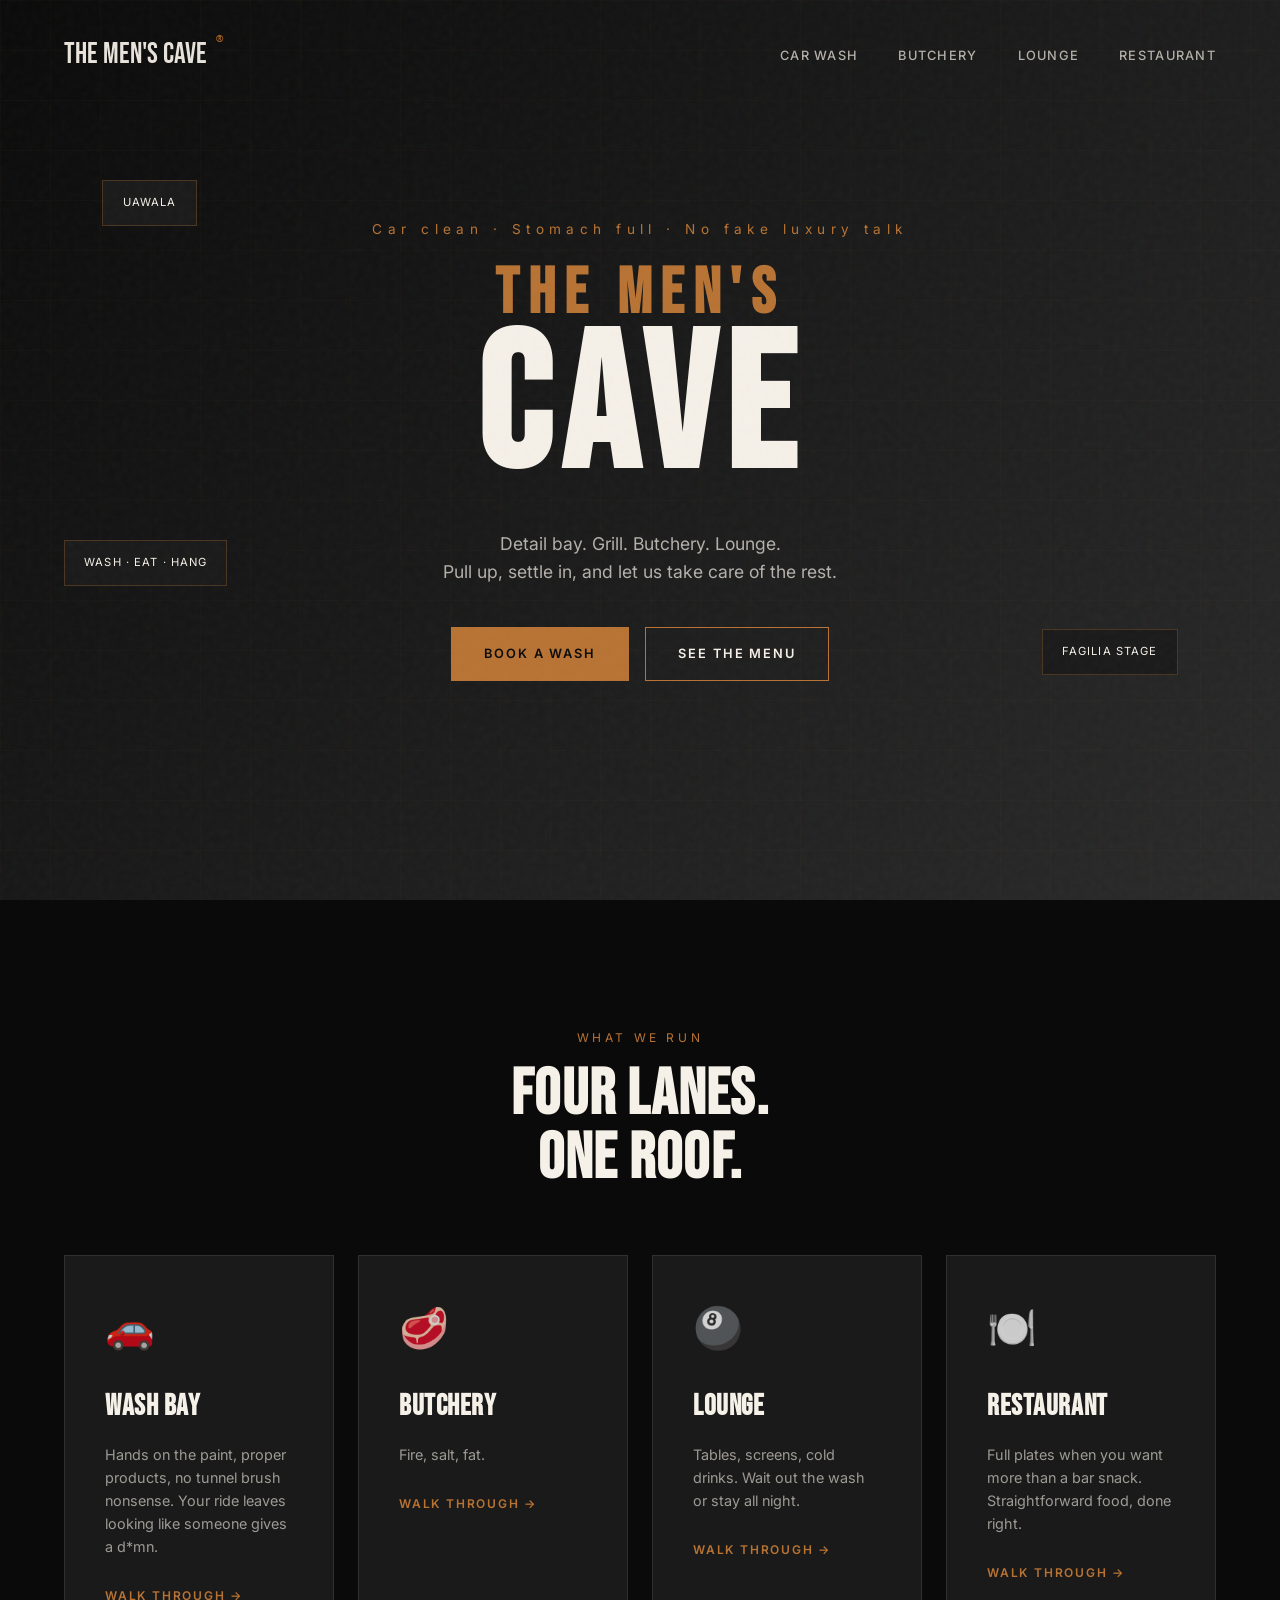
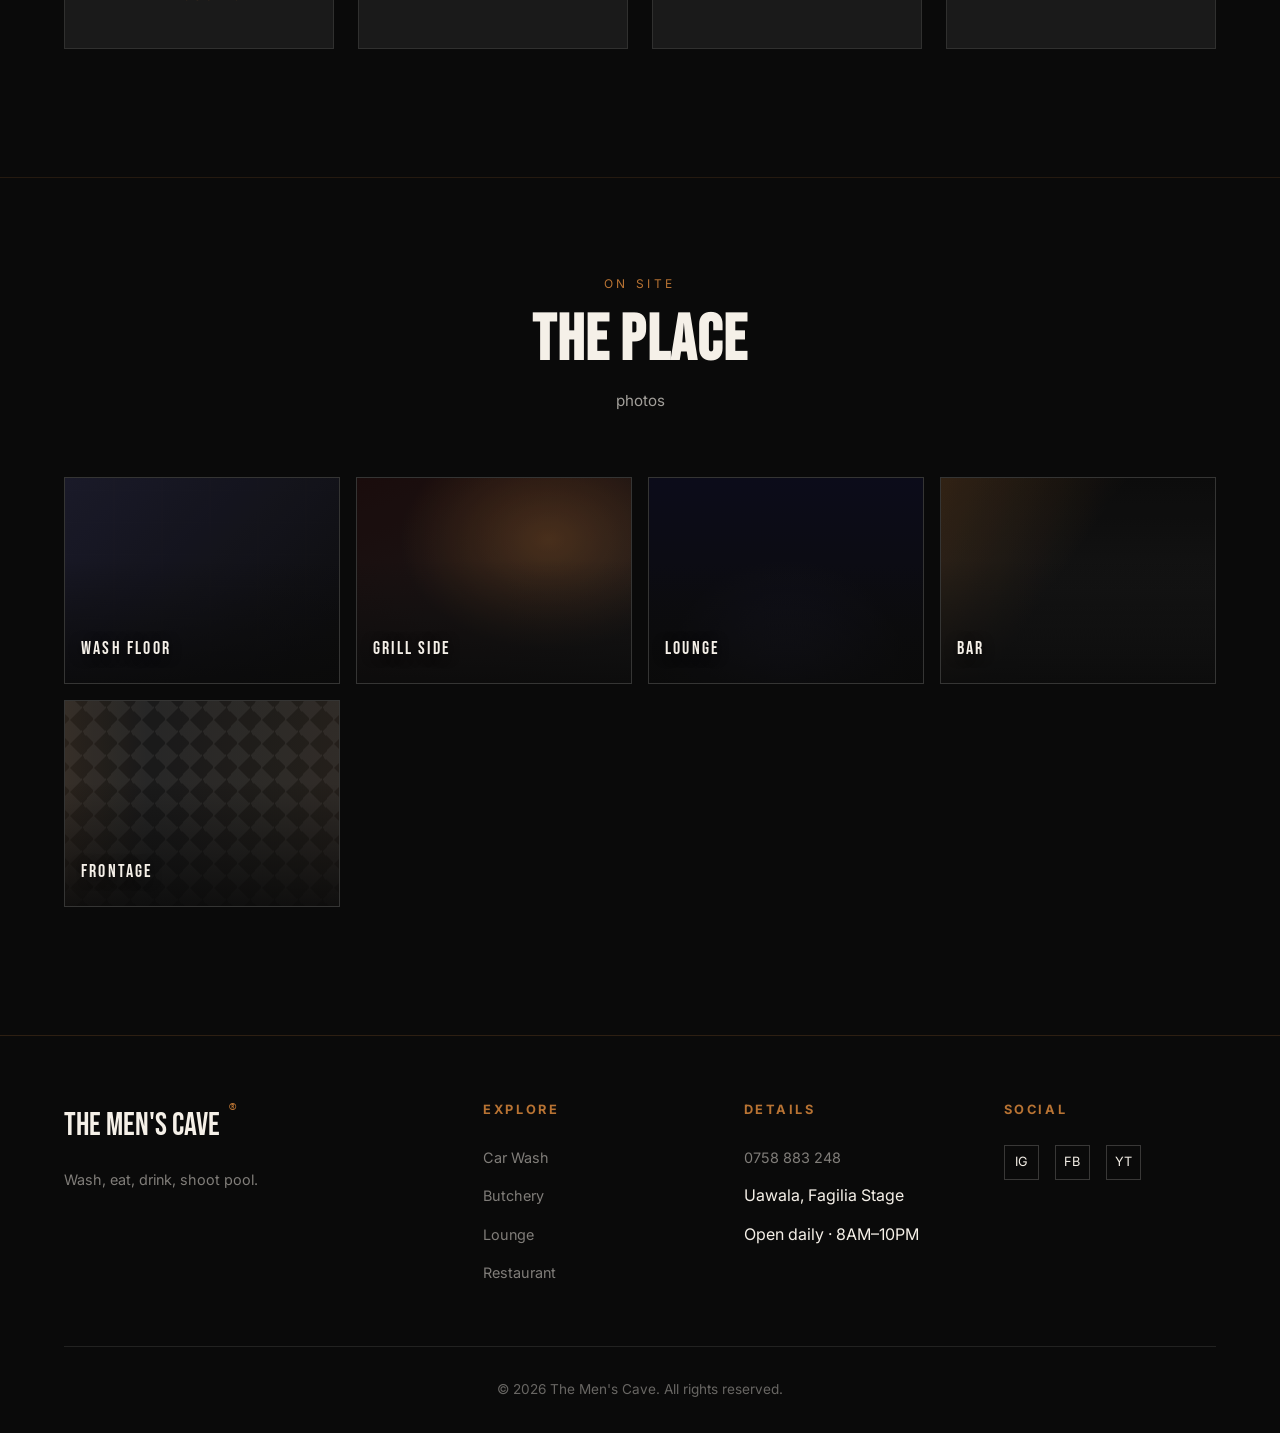
==== index.html @ b1434c7a "Add files via upload" ====
<!DOCTYPE html>
<html lang="en">
<head>
    <meta charset="UTF-8">
    <meta name="viewport" content="width=device-width, initial-scale=1.0, viewport-fit=cover">
    <meta name="description" content="The Men's Cave — car wash, butchery grill, lounge, and restaurant at Uawala, Fagilia Stage. Wash the car, eat, shoot pool, drink.">
    <title>The Men's Cave | Car Wash & Social Club</title>
    <link rel="preconnect" href="https://fonts.googleapis.com">
    <link rel="preconnect" href="https://fonts.gstatic.com" crossorigin>
    <link href="https://fonts.googleapis.com/css2?family=Bebas+Neue&family=Inter:wght@300;400;500;600&display=swap" rel="stylesheet">
    <link rel="stylesheet" href="styles.css">
</head>
<body>

    <a href="#main" class="skip-link">Skip to content</a>

    <nav id="navbar" aria-label="Primary" aria-expanded="false">
        <a href="index.html" class="logo">The Men's Cave</a>
        <button type="button" class="nav-toggle" id="nav-toggle" aria-expanded="false" aria-controls="nav-menu" aria-label="Open menu">
            <span class="nav-toggle-bar" aria-hidden="true"></span>
            <span class="nav-toggle-bar" aria-hidden="true"></span>
            <span class="nav-toggle-bar" aria-hidden="true"></span>
        </button>
        <div class="nav-backdrop" id="nav-backdrop" aria-hidden="true"></div>
        <ul id="nav-menu" class="nav-links">
            <li><a href="car-wash.html">Car Wash</a></li>
            <li><a href="butchery.html">Butchery</a></li>
            <li><a href="lounge.html">Lounge</a></li>
            <li><a href="restaurant.html">Restaurant</a></li>
        </ul>
    </nav>

    <main id="main">
    <section class="hero" aria-labelledby="hero-title">
        <div class="hero-bg"></div>
        <div class="hero-grid"></div>

        <div class="floating-badge badge-1">Uawala</div>
        <div class="floating-badge badge-2">Fagilia Stage</div>
        <div class="floating-badge badge-3">Wash · Eat · Hang</div>

        <div class="hero-content">
            <p class="hero-subtitle">Car clean · Stomach full · No fake luxury talk</p>
            <h1 class="fixed-title" id="hero-title">
                <span class="line-one">The Men's</span>
                <span class="line-two">Cave</span>
            </h1>
            <p class="hero-description">
            Detail bay. Grill. Butchery. Lounge. <br/>
            Pull up, settle in, and let us take care of the rest.
            </p>
            <div class="cta-group">
                <a href="car-wash.html" class="btn btn-primary">Book a wash</a>
                <a href="restaurant.html" class="btn btn-secondary">See the menu</a>
            </div>
        </div>
    </section>

    <section class="services" id="services" aria-labelledby="services-heading">
        <div class="section-header reveal">
            <div>
                <span class="section-tag">What we run</span>
                <h2 class="section-title" id="services-heading">Four lanes.<br>One roof.</h2>
            </div>
        </div>

        <div class="services-grid four-cols">
            <a href="car-wash.html" class="service-card reveal">
                <div class="service-icon" aria-hidden="true">🚗</div>
                <h3 class="service-title">Wash bay</h3>
                <p class="service-desc">Hands on the paint, proper products, no tunnel brush nonsense. Your ride leaves looking like someone gives a d*mn.</p>
                <span class="card-link">Walk through →</span>
            </a>

            <a href="butchery.html" class="service-card reveal">
                <div class="service-icon" aria-hidden="true">🥩</div>
                <h3 class="service-title">Butchery</h3>
                <p class="service-desc">Fire, salt, fat.</p>
                <span class="card-link">Walk through →</span>
            </a>

            <a href="lounge.html" class="service-card reveal">
                <div class="service-icon" aria-hidden="true">🎱</div>
                <h3 class="service-title">Lounge</h3>
                <p class="service-desc">Tables, screens, cold drinks. Wait out the wash or stay all night.</p>
                <span class="card-link">Walk through →</span>
            </a>

            <a href="restaurant.html" class="service-card reveal">
                <div class="service-icon" aria-hidden="true">🍽️</div>
                <h3 class="service-title">Restaurant</h3>
                <p class="service-desc">Full plates when you want more than a bar snack. Straightforward food, done right.</p>
                <span class="card-link">Walk through →</span>
            </a>
        </div>
    </section>

    <section class="gallery" aria-labelledby="gallery-heading">
        <div class="section-header reveal">
            <div>
                <span class="section-tag">On site</span>
                <h2 class="section-title" id="gallery-heading">The place <span class="sr-only">— placeholder visuals</span></h2>
            </div>
            <p>photos</p>
        </div>
        <ul class="gallery-grid">
            <li class="gallery-item gallery-item--wash reveal">
                <span class="gallery-placeholder">Wash floor</span>
            </li>
            <li class="gallery-item gallery-item--meat reveal">
                <span class="gallery-placeholder">Grill side</span>
            </li>
            <li class="gallery-item gallery-item--lounge reveal">
                <span class="gallery-placeholder">Lounge</span>
            </li>
            <li class="gallery-item gallery-item--bar reveal">
                <span class="gallery-placeholder">Bar</span>
            </li>
            <li class="gallery-item gallery-item--exterior reveal">
                <span class="gallery-placeholder">Frontage</span>
            </li>
        </ul>
    </section>
    </main>

    <footer id="contact">
        <div class="footer-content">
            <div class="footer-brand">
                <a href="index.html" class="logo">The Men's Cave</a>
                <p>Wash, eat, drink, shoot pool.</p>
            </div>

            <div class="footer-col">
                <h4>Explore</h4>
                <ul>
                    <li><a href="car-wash.html">Car Wash</a></li>
                    <li><a href="butchery.html">Butchery</a></li>
                    <li><a href="lounge.html">Lounge</a></li>
                    <li><a href="restaurant.html">Restaurant</a></li>
                </ul>
            </div>

            <div class="footer-col">
                <h4>Details</h4>
                <ul>
                    <li><a href="tel:+254758883248">0758 883 248</a></li>
                    <li>Uawala, Fagilia Stage</li>
                    <li>Open daily · 8AM–10PM</li>
                </ul>
            </div>

            <div class="footer-col">
                <h4>Social</h4>
                <div class="social-links">
                    <a href="#" aria-label="Instagram (link coming soon)">IG</a>
                    <a href="#" aria-label="Facebook (link coming soon)">FB</a>
                    <a href="#" aria-label="YouTube (link coming soon)">YT</a>
                </div>
            </div>
        </div>

        <div class="footer-bottom">
            <p>&copy; 2026 The Men's Cave. All rights reserved.</p>
        </div>
    </footer>

    <script src="script.js"></script>
</body>
</html>
---- styles.css ----
:root {
    --carbon: #0a0a0a;
    --graphite: #1a1a1a;
    --copper: #b87333;
    --copper-light: #d4956a;
    --cream: #f5f0e8;
    --smoke: #2a2a2a;
    --accent: #ff6b35;
}

* {
    margin: 0;
    padding: 0;
    box-sizing: border-box;
}

body {
    font-family: 'Inter', sans-serif;
    background-color: var(--carbon);
    color: var(--cream);
    overflow-x: hidden;
    line-height: 1.6;
}

.sr-only {
    position: absolute;
    width: 1px;
    height: 1px;
    padding: 0;
    margin: -1px;
    overflow: hidden;
    clip: rect(0, 0, 0, 0);
    white-space: nowrap;
    border: 0;
}

.skip-link {
    position: absolute;
    top: -100px;
    left: 1rem;
    z-index: 10000;
    padding: 0.75rem 1.25rem;
    background: var(--copper);
    color: var(--carbon);
    font-weight: 600;
    font-size: 0.85rem;
    letter-spacing: 0.05em;
    text-decoration: none;
    text-transform: uppercase;
    border-radius: 2px;
    transition: top 0.2s ease;
}

.skip-link:focus {
    top: 1rem;
    outline: 2px solid var(--cream);
    outline-offset: 2px;
}

a:focus-visible,
button:focus-visible,
.btn:focus-visible {
    outline: 2px solid var(--copper-light);
    outline-offset: 3px;
}

/* Noise Texture */
body::before {
    content: '';
    position: fixed;
    top: 0;
    left: 0;
    width: 100%;
    height: 100%;
    background-image: url("data:image/svg+xml,%3Csvg viewBox='0 0 200 200' xmlns='http://www.w3.org/2000/svg'%3E%3Cfilter id='noiseFilter'%3E%3CfeTurbulence type='fractalNoise' baseFrequency='0.65' numOctaves='3' stitchTiles='stitch'/%3E%3C/filter%3E%3Crect width='100%25' height='100%25' filter='url(%23noiseFilter)' opacity='0.03'/%3E%3C/svg%3E");
    pointer-events: none;
    z-index: 1000;
}

::-webkit-scrollbar {
    width: 8px;
}
::-webkit-scrollbar-track {
    background: var(--carbon);
}
::-webkit-scrollbar-thumb {
    background: var(--copper);
    border-radius: 4px;
}

h1, h2, h3 {
    font-family: 'Bebas Neue', sans-serif;
    letter-spacing: 0.02em;
    text-transform: uppercase;
}

/* Navigation */
nav {
    position: fixed;
    top: 0;
    width: 100%;
    padding: 2rem 5%;
    display: flex;
    justify-content: space-between;
    align-items: center;
    z-index: 100;
    transition: all 0.4s ease;
    mix-blend-mode: difference;
}

nav.scrolled {
    background: rgba(10, 10, 10, 0.95);
    backdrop-filter: blur(20px);
    padding: 1rem 5%;
    mix-blend-mode: normal;
}

.logo {
    font-family: 'Bebas Neue', sans-serif;
    font-size: 1.8rem;
    color: var(--cream);
    text-decoration: none;
    position: relative;
}

.logo::after {
    content: '®';
    font-size: 0.6rem;
    position: absolute;
    top: 0;
    right: -1rem;
    color: var(--copper);
}

.nav-links {
    display: flex;
    gap: 2.5rem;
    list-style: none;
}

.nav-links a {
    color: var(--cream);
    text-decoration: none;
    font-size: 0.8rem;
    font-weight: 500;
    letter-spacing: 0.1em;
    text-transform: uppercase;
    position: relative;
    padding: 0.5rem 0;
    transition: color 0.3s;
    opacity: 0.8;
}

.nav-links a:hover,
.nav-links a.active {
    opacity: 1;
    color: var(--copper);
}

.nav-links a::before {
    content: '';
    position: absolute;
    bottom: 0;
    left: 0;
    width: 0;
    height: 1px;
    background: var(--copper);
    transition: width 0.3s ease;
}

.nav-links a:hover::before,
.nav-links a.active::before {
    width: 100%;
}

.nav-toggle {
    display: none;
    flex-direction: column;
    justify-content: center;
    gap: 6px;
    width: 44px;
    height: 44px;
    padding: 0;
    background: transparent;
    border: 1px solid rgba(245, 240, 232, 0.35);
    cursor: pointer;
    color: var(--cream);
}

.nav-toggle-bar {
    display: block;
    width: 22px;
    height: 2px;
    margin: 0 auto;
    background: currentColor;
    transition: transform 0.25s ease, opacity 0.25s ease;
}

nav[aria-expanded="true"] .nav-toggle-bar:nth-child(2) {
    opacity: 0;
}

nav[aria-expanded="true"] .nav-toggle-bar:nth-child(1) {
    transform: translateY(8px) rotate(45deg);
}

nav[aria-expanded="true"] .nav-toggle-bar:nth-child(3) {
    transform: translateY(-8px) rotate(-45deg);
}

/* Gallery — CSS placeholders (no heavy images) */
.gallery {
    padding: 6rem 5% 8rem;
    border-top: 1px solid rgba(184, 115, 51, 0.15);
}

.gallery .section-header p {
    max-width: 36rem;
    margin: 1rem auto 0;
    color: rgba(245, 240, 232, 0.65);
    font-size: 0.95rem;
}

.gallery-grid {
    display: grid;
    grid-template-columns: repeat(auto-fit, minmax(260px, 1fr));
    gap: 1rem;
    max-width: 1200px;
    margin: 0 auto;
    list-style: none;
    padding: 0;
}

.gallery-item {
    position: relative;
    aspect-ratio: 4 / 3;
    overflow: hidden;
    border: 1px solid rgba(245, 240, 232, 0.12);
    background: var(--graphite);
}

.gallery-item::before {
    content: '';
    position: absolute;
    inset: 0;
    background-size: cover;
    background-position: center;
    opacity: 0.85;
}

.gallery-item::after {
    content: '';
    position: absolute;
    inset: 0;
    background: linear-gradient(180deg, transparent 40%, rgba(10, 10, 10, 0.85) 100%);
    pointer-events: none;
}

.gallery-placeholder {
    position: absolute;
    bottom: 0;
    left: 0;
    right: 0;
    z-index: 1;
    padding: 1.25rem 1rem;
    font-family: 'Bebas Neue', sans-serif;
    font-size: 1.15rem;
    letter-spacing: 0.12em;
    text-transform: uppercase;
    color: var(--cream);
    text-shadow: 0 2px 12px rgba(0, 0, 0, 0.6);
}

.gallery-item--wash::before {
    background-image:
        linear-gradient(135deg, rgba(26, 26, 46, 0.9) 0%, rgba(10, 10, 10, 0.95) 100%),
        repeating-linear-gradient(90deg, rgba(184, 115, 51, 0.08) 0 2px, transparent 2px 48px),
        repeating-linear-gradient(0deg, rgba(245, 240, 232, 0.04) 0 1px, transparent 1px 32px);
}

.gallery-item--meat::before {
    background-image:
        radial-gradient(ellipse at 70% 30%, rgba(184, 115, 51, 0.35) 0%, transparent 55%),
        linear-gradient(160deg, #1a0a0a 0%, var(--graphite) 100%);
}

.gallery-item--lounge::before {
    background-image:
        radial-gradient(circle at 50% 100%, rgba(26, 26, 46, 0.8) 0%, transparent 50%),
        linear-gradient(180deg, #0a0a1a 0%, var(--carbon) 100%);
}

.gallery-item--bar::before {
    background-image:
        linear-gradient(125deg, rgba(184, 115, 51, 0.25) 0%, transparent 45%),
        linear-gradient(0deg, #1a1a1a 0%, #0a0a0a 100%);
}

.gallery-item--exterior::before {
    background-image:
        linear-gradient(90deg, rgba(184, 115, 51, 0.12) 0%, transparent 30%, rgba(184, 115, 51, 0.08) 100%),
        repeating-conic-gradient(from 45deg at 50% 50%, var(--smoke) 0deg 90deg, var(--graphite) 90deg 180deg);
    background-size: 100% 100%, 24px 24px;
}

/* Homepage Hero - FIXED TITLE */
.hero {
    height: 100vh;
    display: flex;
    align-items: center;
    justify-content: center;
    position: relative;
    overflow: hidden;
}

.hero-bg {
    position: absolute;
    top: 0;
    left: 0;
    width: 100%;
    height: 100%;
    background: linear-gradient(135deg, var(--carbon) 0%, var(--graphite) 50%, var(--smoke) 100%);
    z-index: -2;
}

.hero-grid {
    position: absolute;
    top: 0;
    left: 0;
    width: 100%;
    height: 100%;
    background-image: 
        linear-gradient(rgba(184, 115, 51, 0.03) 1px, transparent 1px),
        linear-gradient(90deg, rgba(184, 115, 51, 0.03) 1px, transparent 1px);
    background-size: 50px 50px;
    z-index: -1;
}

.hero-content {
    text-align: center;
    z-index: 1;
    padding: 0 2rem;
    max-width: 900px;
}

.hero-subtitle {
    font-size: 0.85rem;
    letter-spacing: 0.4em;
    color: var(--copper);
    margin-bottom: 1.5rem;
    opacity: 0;
    transform: translateY(30px);
    animation: fadeUp 0.8s ease forwards 0.2s;
}

/* FIXED TITLE - No overlap */
.fixed-title {
    margin-bottom: 2rem;
    opacity: 0;
    transform: translateY(30px);
    animation: fadeUp 1s ease forwards 0.4s;
}

.fixed-title .line-one,
.fixed-title .line-two {
    display: block;
    font-family: 'Bebas Neue', sans-serif;
    text-transform: uppercase;
    line-height: 0.9;
}

.fixed-title .line-one {
    font-size: clamp(2rem, 5vw, 4rem);
    letter-spacing: 0.15em;
    color: var(--copper);
    margin-bottom: 0.2rem;
}

.fixed-title .line-two {
    font-size: clamp(5rem, 15vw, 12rem);
    letter-spacing: 0.05em;
    color: var(--cream);
}

.hero-description {
    font-size: 1.1rem;
    max-width: 500px;
    margin: 0 auto 2.5rem;
    color: rgba(245, 240, 232, 0.7);
    opacity: 0;
    transform: translateY(30px);
    animation: fadeUp 0.8s ease forwards 0.6s;
}

.cta-group {
    display: flex;
    gap: 1rem;
    justify-content: center;
    flex-wrap: wrap;
    opacity: 0;
    transform: translateY(30px);
    animation: fadeUp 0.8s ease forwards 0.8s;
}

.btn {
    padding: 1rem 2rem;
    text-decoration: none;
    font-size: 0.8rem;
    font-weight: 600;
    letter-spacing: 0.15em;
    text-transform: uppercase;
    border: 1px solid var(--copper);
    transition: all 0.4s ease;
    cursor: pointer;
    background: transparent;
    color: var(--cream);
    display: inline-block;
}

.btn-primary {
    background: var(--copper);
    color: var(--carbon);
}

.btn-primary:hover {
    background: var(--copper-light);
    transform: translateY(-2px);
    box-shadow: 0 10px 30px rgba(184, 115, 51, 0.3);
}

.btn-secondary:hover {
    background: rgba(184, 115, 51, 0.1);
    border-color: var(--copper-light);
}

/* Floating Badges */
.floating-badge {
    position: absolute;
    padding: 0.8rem 1.2rem;
    background: var(--graphite);
    border: 1px solid rgba(184, 115, 51, 0.3);
    font-size: 0.7rem;
    letter-spacing: 0.1em;
    text-transform: uppercase;
    animation: float 6s ease-in-out infinite;
    z-index: 2;
}

.badge-1 { top: 20%; left: 8%; animation-delay: 0s; }
.badge-2 { bottom: 25%; right: 8%; animation-delay: 2s; }
.badge-3 { top: 60%; left: 5%; animation-delay: 4s; }

/* Services Section */
.services {
    padding: 8rem 5%;
}

.section-header {
    margin-bottom: 4rem;
    text-align: center;
}

.section-tag {
    font-size: 0.75rem;
    letter-spacing: 0.3em;
    color: var(--copper);
    text-transform: uppercase;
    display: block;
    margin-bottom: 1rem;
}

.section-title {
    font-size: clamp(2.5rem, 5vw, 4rem);
    line-height: 1;
}

.services-grid {
    display: grid;
    grid-template-columns: repeat(auto-fit, minmax(280px, 1fr));
    gap: 1.5rem;
    max-width: 1400px;
    margin: 0 auto;
}

.services-grid.four-cols {
    grid-template-columns: repeat(auto-fit, minmax(250px, 1fr));
}

.service-card {
    background: var(--graphite);
    border: 1px solid rgba(245, 240, 232, 0.1);
    padding: 2.5rem;
    transition: all 0.4s ease;
    text-decoration: none;
    color: inherit;
    display: block;
}

.service-card:hover {
    transform: translateY(-5px);
    border-color: var(--copper);
    box-shadow: 0 15px 30px rgba(0, 0, 0, 0.3);
}

.service-icon {
    font-size: 2.5rem;
    margin-bottom: 1.5rem;
    opacity: 0.8;
}

.service-title {
    font-size: 1.8rem;
    margin-bottom: 0.8rem;
    color: var(--cream);
}

.service-desc {
    color: rgba(245, 240, 232, 0.6);
    font-size: 0.9rem;
    line-height: 1.6;
    margin-bottom: 1.5rem;
}

.card-link {
    font-size: 0.75rem;
    letter-spacing: 0.15em;
    text-transform: uppercase;
    color: var(--copper);
    font-weight: 600;
}

/* Page Hero (for subpages) */
.page-hero {
    height: 80vh;
    display: flex;
    align-items: center;
    justify-content: center;
    position: relative;
    overflow: hidden;
    padding-top: 80px;
}

.page-hero-bg {
    position: absolute;
    top: 0;
    left: 0;
    width: 100%;
    height: 100%;
    z-index: -1;
}

.wash-bg {
    background: linear-gradient(135deg, var(--carbon) 0%, #1a1a2e 50%, var(--graphite) 100%);
}

.butchery-bg {
    background: linear-gradient(135deg, #1a0a0a 0%, var(--graphite) 50%, #2a1a1a 100%);
}

.lounge-bg {
    background: linear-gradient(135deg, #0a0a1a 0%, var(--graphite) 50%, #1a1a2e 100%);
}

.restaurant-bg {
    background: linear-gradient(135deg, #1a1a1a 0%, var(--graphite) 50%, #2a2a2a 100%);
}

.page-hero-content {
    text-align: center;
    max-width: 700px;
    padding: 0 2rem;
}

.page-tag {
    font-size: 0.8rem;
    letter-spacing: 0.3em;
    color: var(--copper);
    text-transform: uppercase;
    display: block;
    margin-bottom: 1rem;
}

.page-hero h1 {
    font-size: clamp(4rem, 10vw, 7rem);
    line-height: 0.9;
    margin-bottom: 1.5rem;
}

.page-hero p {
    font-size: 1.1rem;
    color: rgba(245, 240, 232, 0.7);
    max-width: 500px;
    margin: 0 auto;
}

/* Packages (Car Wash) */
.packages {
    padding: 6rem 5%;
    background: var(--graphite);
}

.package-grid {
    display: grid;
    grid-template-columns: repeat(auto-fit, minmax(300px, 1fr));
    gap: 2rem;
    max-width: 1200px;
    margin: 0 auto;
}

.package-card {
    background: var(--carbon);
    border: 1px solid rgba(245, 240, 232, 0.1);
    padding: 3rem 2rem;
    position: relative;
    transition: all 0.4s;
}

.package-card.featured {
    border-color: var(--copper);
    transform: scale(1.02);
}

.package-badge {
    position: absolute;
    top: -10px;
    left: 50%;
    transform: translateX(-50%);
    background: var(--copper);
    color: var(--carbon);
    padding: 0.5rem 1.5rem;
    font-size: 0.7rem;
    letter-spacing: 0.1em;
    text-transform: uppercase;
    font-weight: 600;
}

.package-header {
    display: flex;
    justify-content: space-between;
    align-items: baseline;
    margin-bottom: 2rem;
    padding-bottom: 1rem;
    border-bottom: 1px solid rgba(245, 240, 232, 0.1);
}

.package-header h3 {
    font-size: 1.5rem;
}

.price {
    font-family: 'Bebas Neue', sans-serif;
    font-size: 2.5rem;
    color: var(--copper);
}

.package-features {
    list-style: none;
    margin-bottom: 2rem;
}

.package-features li {
    padding: 0.8rem 0;
    border-bottom: 1px solid rgba(245, 240, 232, 0.05);
    font-size: 0.9rem;
    color: rgba(245, 240, 232, 0.8);
}

.wash-services .section-header .kes-note {
    max-width: 38rem;
    margin: 1rem auto 0;
    color: rgba(245, 240, 232, 0.65);
    font-size: 0.95rem;
    line-height: 1.5;
}

abbr[title] {
    text-decoration: underline dotted;
    cursor: help;
}

.wash-service-grid {
    display: grid;
    grid-template-columns: repeat(auto-fit, minmax(260px, 1fr));
    gap: 1.25rem;
    max-width: 1200px;
    margin: 0 auto;
}

.wash-service-card {
    background: var(--carbon);
    border: 1px solid rgba(245, 240, 232, 0.1);
    padding: 1.75rem 1.5rem;
    transition: border-color 0.3s ease;
}

.wash-service-card:hover {
    border-color: rgba(184, 115, 51, 0.45);
}

.wash-service-title {
    font-family: 'Bebas Neue', sans-serif;
    font-size: 1.5rem;
    letter-spacing: 0.04em;
    text-transform: uppercase;
    margin-bottom: 0.6rem;
    color: var(--cream);
}

.wash-service-desc {
    margin: 0;
    font-size: 0.92rem;
    line-height: 1.55;
    color: rgba(245, 240, 232, 0.7);
}

.wash-cta {
    text-align: center;
    margin-top: 2.5rem;
}

.wash-cta .btn {
    min-height: 48px;
    display: inline-flex;
    align-items: center;
    justify-content: center;
}

/* Process */
.process {
    padding: 6rem 5%;
}

.process-content {
    max-width: 1000px;
    margin: 0 auto;
    text-align: center;
}

.process-content h2 {
    font-size: clamp(2rem, 4vw, 3rem);
    margin-bottom: 3rem;
}

.process-steps {
    display: grid;
    grid-template-columns: repeat(auto-fit, minmax(200px, 1fr));
    gap: 2rem;
    text-align: left;
}

.step {
    padding: 2rem;
    background: var(--graphite);
    border-left: 2px solid var(--copper);
}

.step-num {
    font-family: 'Bebas Neue', sans-serif;
    font-size: 3rem;
    color: var(--copper);
    opacity: 0.3;
    line-height: 1;
    display: block;
    margin-bottom: 1rem;
}

.step h4 {
    font-size: 1.2rem;
    margin-bottom: 0.5rem;
    text-transform: uppercase;
    letter-spacing: 0.1em;
}

.step p {
    color: rgba(245, 240, 232, 0.6);
    font-size: 0.9rem;
}

/* Butchery Menu */
.menu-highlight {
    padding: 6rem 5%;
}

.menu-grid-simple {
    display: grid;
    grid-template-columns: repeat(auto-fit, minmax(300px, 1fr));
    gap: 1.5rem;
    max-width: 1200px;
    margin: 0 auto;
}

.menu-item-large {
    background: var(--graphite);
    padding: 2.5rem;
    border: 1px solid rgba(245, 240, 232, 0.1);
    transition: all 0.3s;
}

.menu-item-large:hover {
    border-color: var(--copper);
    transform: translateX(5px);
}

.item-info h3 {
    font-size: 1.5rem;
    margin-bottom: 0.5rem;
}

.item-info p {
    color: rgba(245, 240, 232, 0.6);
    font-size: 0.9rem;
    margin-bottom: 1rem;
}

.price-tag {
    font-family: 'Bebas Neue', sans-serif;
    font-size: 1.8rem;
    color: var(--copper);
}

/* Atmosphere */
.atmosphere {
    padding: 6rem 5%;
    background: var(--graphite);
}

.atmosphere-content {
    max-width: 800px;
    margin: 0 auto;
    text-align: center;
}

.atmosphere-content h2 {
    font-size: clamp(2rem, 4vw, 3rem);
    margin-bottom: 1.5rem;
}

.atmosphere-content > p {
    color: rgba(245, 240, 232, 0.7);
    margin-bottom: 3rem;
    font-size: 1.1rem;
}

.features-row {
    display: flex;
    justify-content: center;
    gap: 4rem;
    flex-wrap: wrap;
}

.feature {
    text-align: center;
}

.feature-icon {
    font-size: 2.5rem;
    display: block;
    margin-bottom: 1rem;
}

.feature h4 {
    font-size: 0.9rem;
    letter-spacing: 0.1em;
    text-transform: uppercase;
    font-weight: 500;
}

/* Lounge Amenities */
.amenities {
    padding: 6rem 5%;
}

.amenity-grid {
    display: grid;
    grid-template-columns: repeat(auto-fit, minmax(250px, 1fr));
    gap: 1.5rem;
    max-width: 1200px;
    margin: 0 auto;
}

.amenity-card {
    background: var(--graphite);
    padding: 2.5rem;
    text-align: center;
    border: 1px solid rgba(245, 240, 232, 0.1);
    transition: all 0.3s;
}

.amenity-card:hover {
    border-color: var(--copper);
    transform: translateY(-5px);
}

.amenity-icon {
    font-size: 3rem;
    margin-bottom: 1rem;
    display: block;
}

.amenity-card h3 {
    font-size: 1.3rem;
    margin-bottom: 0.8rem;
}

.amenity-card p {
    color: rgba(245, 240, 232, 0.6);
    font-size: 0.9rem;
    margin-bottom: 1.5rem;
}

.rate {
    display: inline-block;
    padding: 0.5rem 1rem;
    background: rgba(184, 115, 51, 0.1);
    color: var(--copper);
    font-size: 0.75rem;
    letter-spacing: 0.1em;
    text-transform: uppercase;
    font-weight: 600;
}

/* Membership */
.membership {
    padding: 6rem 5%;
    background: var(--graphite);
}

.membership-content {
    max-width: 800px;
    margin: 0 auto;
    text-align: center;
}

.membership-content h2 {
    font-size: clamp(2rem, 4vw, 3rem);
    margin-bottom: 1rem;
}

.membership-content > p {
    color: rgba(245, 240, 232, 0.7);
    margin-bottom: 3rem;
}

.membership-tiers {
    display: flex;
    justify-content: center;
    gap: 2rem;
    flex-wrap: wrap;
}

.tier {
    background: var(--carbon);
    padding: 2.5rem;
    min-width: 200px;
    border: 1px solid rgba(245, 240, 232, 0.1);
}

.tier.featured {
    border-color: var(--copper);
    transform: scale(1.05);
}

.tier h4 {
    font-size: 1rem;
    letter-spacing: 0.15em;
    text-transform: uppercase;
    margin-bottom: 0.5rem;
}

.tier-price {
    font-family: 'Bebas Neue', sans-serif;
    font-size: 3rem;
    color: var(--copper);
    display: block;
    margin-bottom: 0.5rem;
}

.tier p {
    color: rgba(245, 240, 232, 0.6);
    font-size: 0.85rem;
}

/* Restaurant Menu Tabs */
.menu-full {
    padding: 4rem 5%;
    max-width: 800px;
    margin: 0 auto;
}

.menu-tabs {
    display: flex;
    justify-content: center;
    gap: 1rem;
    margin-bottom: 3rem;
    flex-wrap: wrap;
}

.tab-btn {
    padding: 0.8rem 1.5rem;
    background: transparent;
    border: 1px solid rgba(245, 240, 232, 0.2);
    color: var(--cream);
    font-size: 0.8rem;
    letter-spacing: 0.1em;
    text-transform: uppercase;
    cursor: pointer;
    transition: all 0.3s;
}

.tab-btn:hover,
.tab-btn.active {
    background: var(--copper);
    border-color: var(--copper);
    color: var(--carbon);
}

.menu-panel {
    display: none;
}

.menu-panel.active {
    display: block;
}

.menu-category-simple h3 {
    font-size: 1.5rem;
    color: var(--copper);
    margin-bottom: 2rem;
    padding-bottom: 1rem;
    border-bottom: 1px solid rgba(245, 240, 232, 0.1);
}

.dish {
    padding: 1.5rem 0;
    border-bottom: 1px solid rgba(245, 240, 232, 0.05);
}

.dish-header {
    display: flex;
    justify-content: space-between;
    align-items: baseline;
    flex-wrap: wrap;
    gap: 0.35rem 0.75rem;
    margin-bottom: 0.5rem;
}

.dish-header h4 {
    font-size: 1.1rem;
    font-weight: 500;
}

.dish-price {
    font-family: 'Bebas Neue', sans-serif;
    font-size: 1.3rem;
    color: var(--copper);
    font-variant-numeric: tabular-nums;
    white-space: nowrap;
}

.dish > p {
    color: rgba(245, 240, 232, 0.5);
    font-size: 0.9rem;
}

/* Reservation */
.reservation {
    padding: 6rem 5%;
    background: var(--graphite);
    text-align: center;
}

.reservation-content {
    max-width: 600px;
    margin: 0 auto;
}

.reservation-content h2 {
    font-size: clamp(2rem, 4vw, 3rem);
    margin-bottom: 1rem;
}

.reservation-content p {
    color: rgba(245, 240, 232, 0.7);
    margin-bottom: 2rem;
}

/* Footer */
footer {
    padding: 4rem 5% 2rem;
    background: var(--carbon);
    border-top: 1px solid rgba(184, 115, 51, 0.2);
}

.footer-content {
    max-width: 1200px;
    margin: 0 auto;
    display: grid;
    grid-template-columns: minmax(0, 1.75fr) repeat(3, minmax(0, 1fr));
    gap: 3rem;
    margin-bottom: 3rem;
}

.footer-brand .logo {
    font-size: 2rem;
    margin-bottom: 1rem;
    display: inline-block;
}

.footer-brand p {
    color: rgba(245, 240, 232, 0.5);
    font-size: 0.9rem;
    max-width: 250px;
}

.footer-col h4 {
    font-size: 0.8rem;
    letter-spacing: 0.2em;
    text-transform: uppercase;
    margin-bottom: 1.5rem;
    color: var(--copper);
}

.footer-col ul {
    list-style: none;
}

.footer-col li {
    margin-bottom: 0.8rem;
}

.footer-col a {
    color: rgba(245, 240, 232, 0.5);
    text-decoration: none;
    font-size: 0.9rem;
    transition: color 0.3s;
}

.footer-col a:hover {
    color: var(--cream);
}

.social-links {
    display: flex;
    gap: 1rem;
}

.social-links a {
    width: 35px;
    height: 35px;
    border: 1px solid rgba(245, 240, 232, 0.2);
    display: flex;
    align-items: center;
    justify-content: center;
    color: var(--cream);
    text-decoration: none;
    font-size: 0.8rem;
    transition: all 0.3s;
}

.social-links a:hover {
    background: var(--copper);
    border-color: var(--copper);
}

.footer-bottom {
    padding-top: 2rem;
    border-top: 1px solid rgba(245, 240, 232, 0.1);
    text-align: center;
    color: rgba(245, 240, 232, 0.4);
    font-size: 0.85rem;
}

/* Animations */
@keyframes fadeUp {
    to {
        opacity: 1;
        transform: translateY(0);
    }
}

@keyframes float {
    0%, 100% { transform: translateY(0px); }
    50% { transform: translateY(-15px); }
}

.reveal {
    opacity: 0;
    transform: translateY(30px);
    transition: all 0.6s ease;
}

.reveal.active {
    opacity: 1;
    transform: translateY(0);
}

@media (prefers-reduced-motion: reduce) {
    .floating-badge {
        animation: none;
    }

    .hero-subtitle,
    .fixed-title,
    .hero-description,
    .cta-group {
        opacity: 1;
        transform: none;
    }

    .reveal {
        opacity: 1;
        transform: none;
        transition: none;
    }

    .nav-links {
        transition: none;
    }
}

/* Mobile */
@media (max-width: 768px) {
    nav[aria-expanded="true"] {
        mix-blend-mode: normal;
    }

    .nav-toggle {
        display: flex;
        position: relative;
        z-index: 102;
    }

    .nav-links {
        display: flex;
        position: fixed;
        top: 0;
        right: 0;
        width: min(320px, 88vw);
        height: 100vh;
        margin: 0;
        padding: 5.5rem 1.75rem 2rem;
        flex-direction: column;
        gap: 0;
        background: rgba(10, 10, 10, 0.98);
        border-left: 1px solid rgba(184, 115, 51, 0.25);
        transform: translateX(100%);
        transition: transform 0.35s ease;
        z-index: 99;
        list-style: none;
    }

    nav[aria-expanded="true"] .nav-links {
        transform: translateX(0);
    }

    .nav-backdrop {
        display: none;
        position: fixed;
        inset: 0;
        background: rgba(0, 0, 0, 0.6);
        z-index: 98;
    }

    nav[aria-expanded="true"] .nav-backdrop {
        display: block;
    }

    .nav-links li {
        border-bottom: 1px solid rgba(245, 240, 232, 0.08);
    }

    .nav-links a {
        display: block;
        padding: 1rem 0;
    }

    @supports (padding: max(0px)) {
        body {
            padding-left: max(0px, env(safe-area-inset-left));
            padding-right: max(0px, env(safe-area-inset-right));
            padding-bottom: max(0px, env(safe-area-inset-bottom));
        }
    }

    .page-hero {
        min-height: 50vh;
        height: auto;
        padding-top: 5.5rem;
        padding-bottom: 2.5rem;
    }

    .package-card.featured {
        transform: none;
    }

    .tab-btn {
        min-height: 44px;
        padding: 0.75rem 1.1rem;
    }

    .menu-tabs {
        gap: 0.5rem;
    }

    .wash-service-grid {
        grid-template-columns: 1fr;
    }

    .tier-price {
        font-size: clamp(2rem, 11vw, 2.85rem);
    }
    
    .fixed-title .line-one {
        font-size: 1.5rem;
    }
    
    .fixed-title .line-two {
        font-size: 4rem;
    }
    
    .floating-badge {
        display: none;
    }
    
    .footer-content {
        grid-template-columns: 1fr;
        gap: 2rem;
    }

    .features-row {
        gap: 2rem;
    }

    .membership-tiers {
        flex-direction: column;
        align-items: center;
    }

    .tier.featured {
        transform: none;
    }
}

@media (min-width: 769px) and (max-width: 1024px) {
    .footer-content {
        grid-template-columns: repeat(2, minmax(0, 1fr));
    }
}
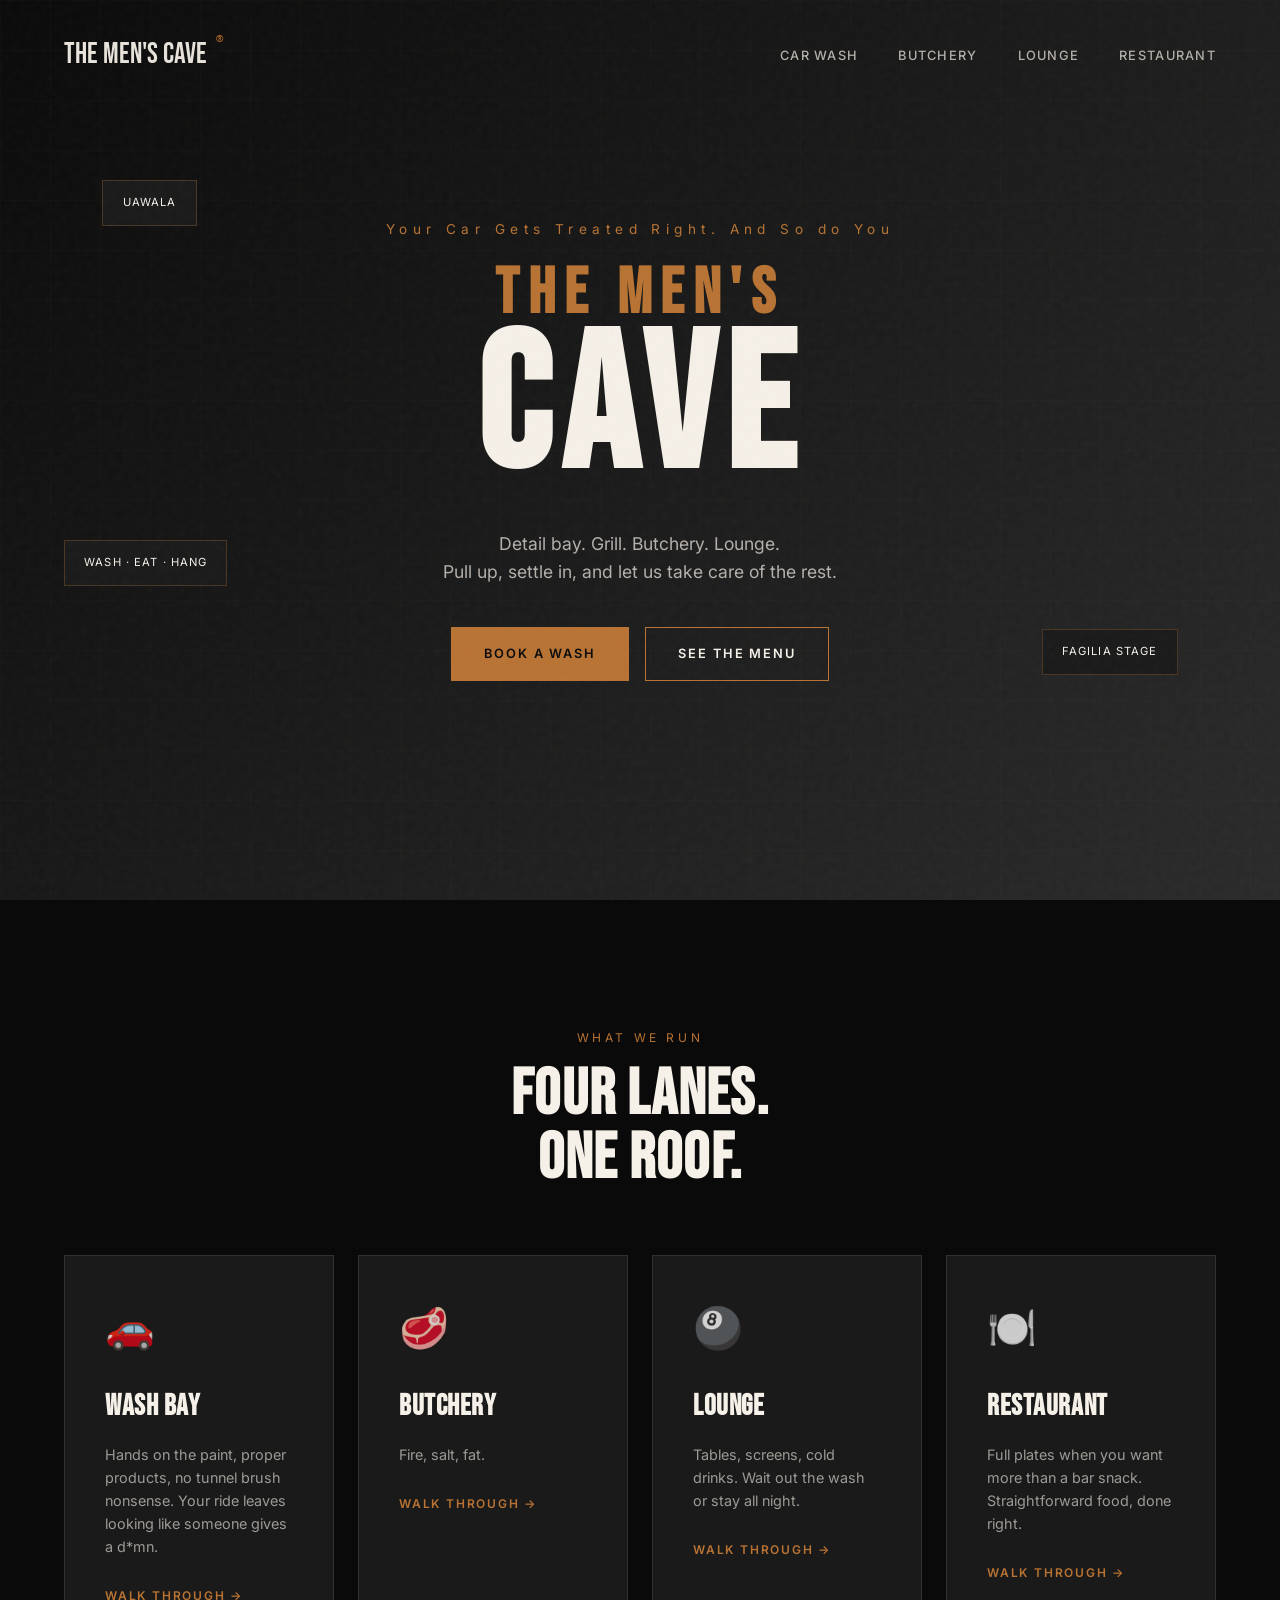
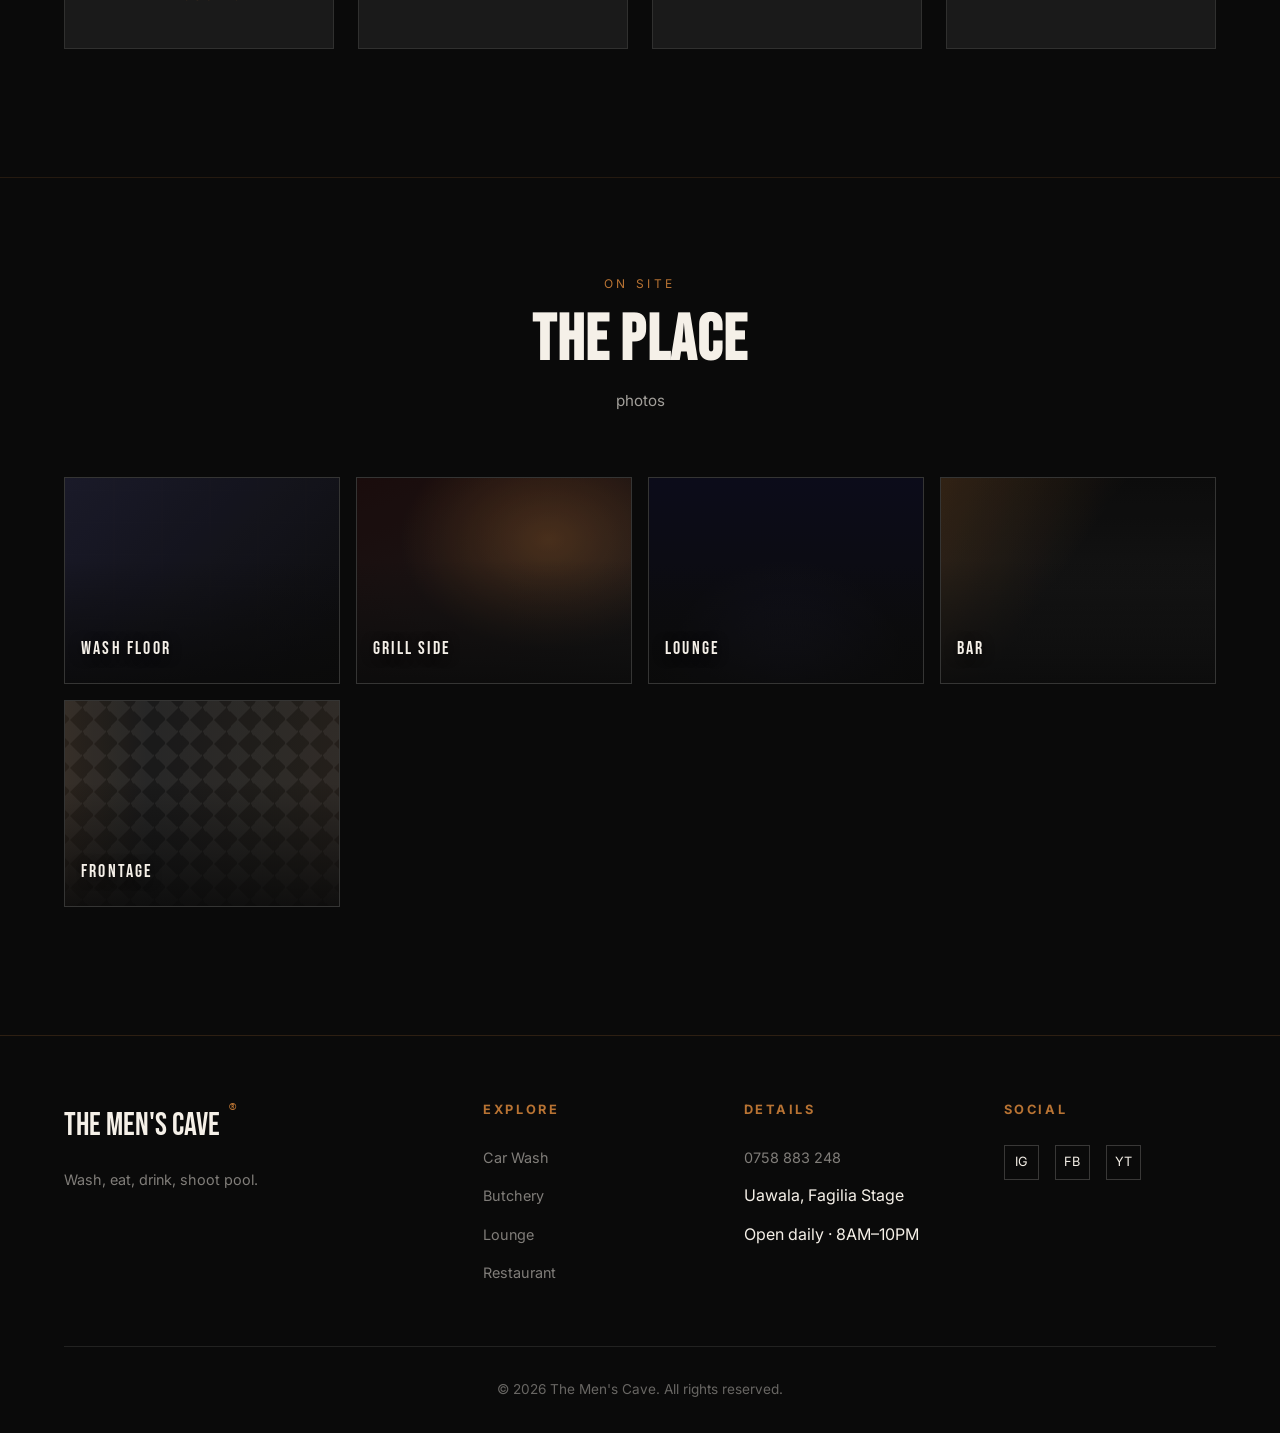
==== commit 5134dc21: "Update hero subtitle text in index.html" ====
--- a/index.html
+++ b/index.html
@@ -40,7 +40,7 @@
         <div class="floating-badge badge-3">Wash · Eat · Hang</div>
 
         <div class="hero-content">
-            <p class="hero-subtitle">Car clean · Stomach full · No fake luxury talk</p>
+            <p class="hero-subtitle">Your Car Gets Treated Right. And So do You</p>
             <h1 class="fixed-title" id="hero-title">
                 <span class="line-one">The Men's</span>
                 <span class="line-two">Cave</span>
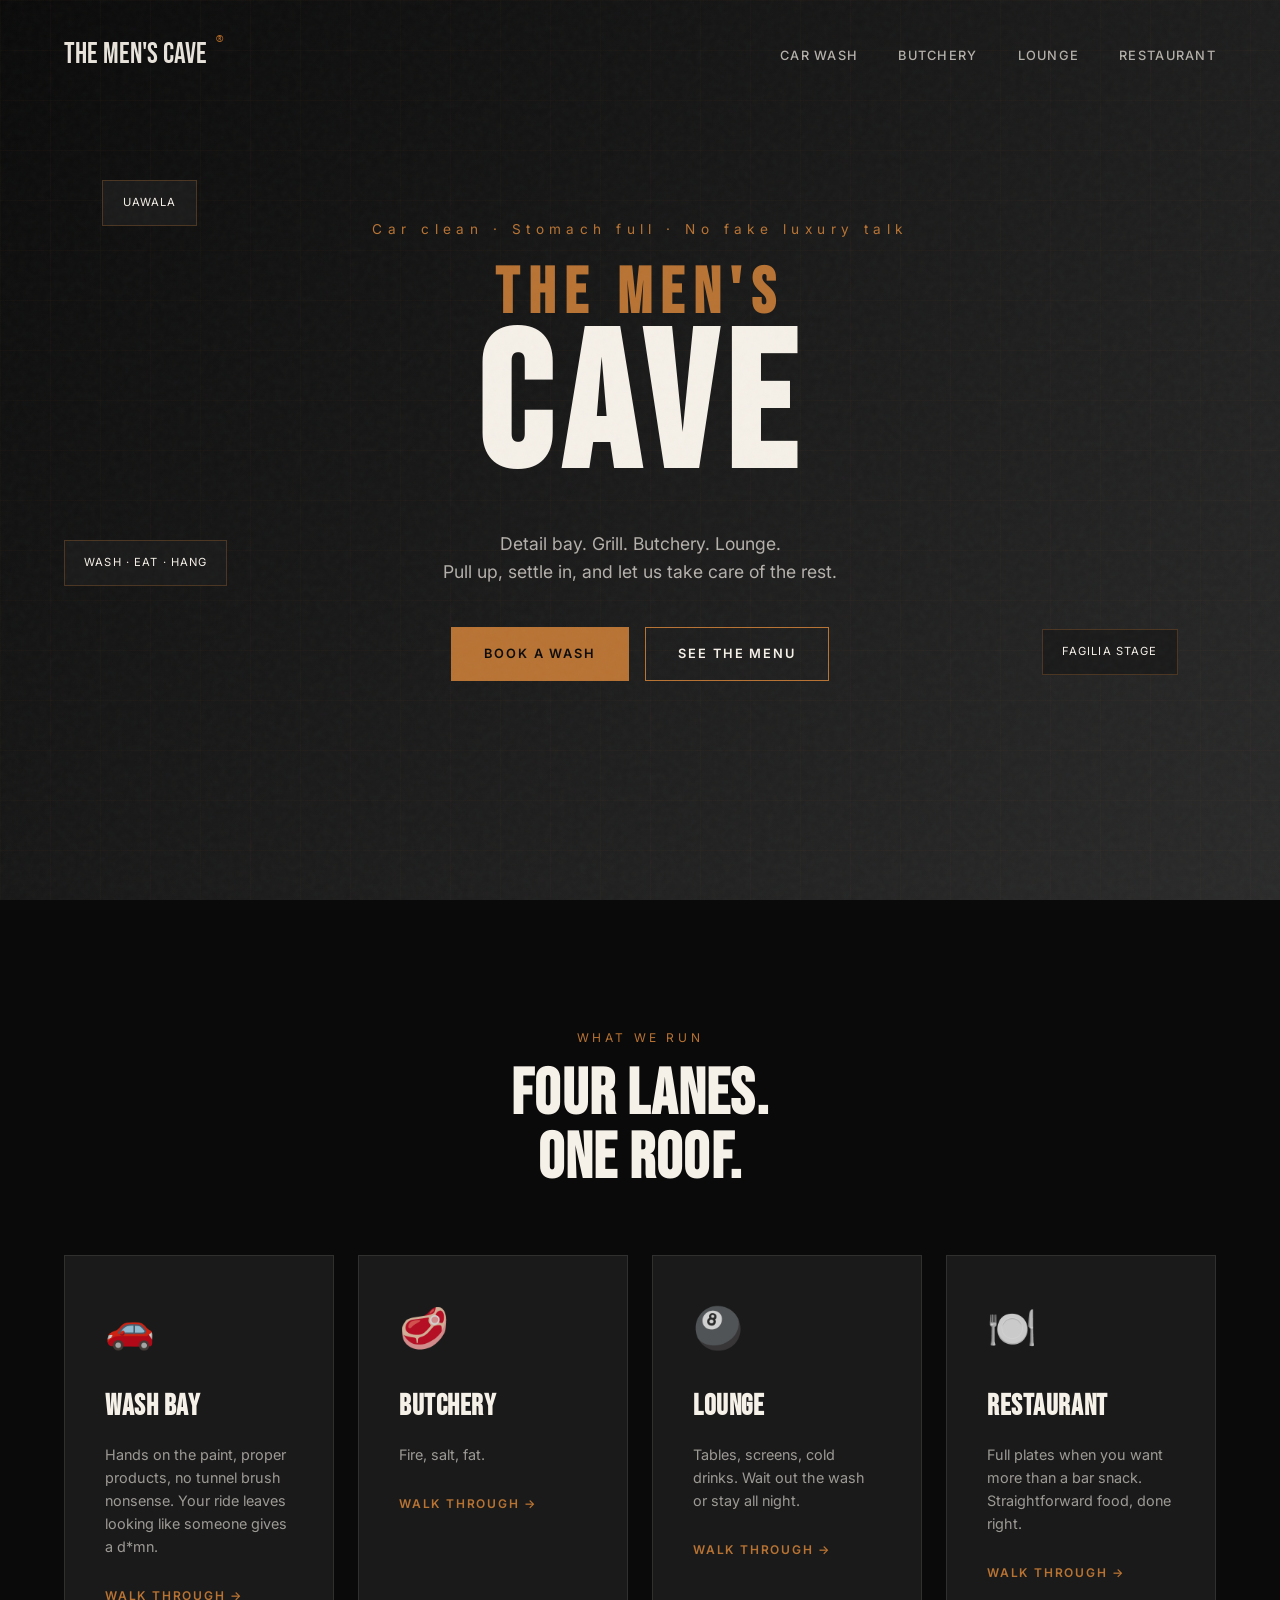
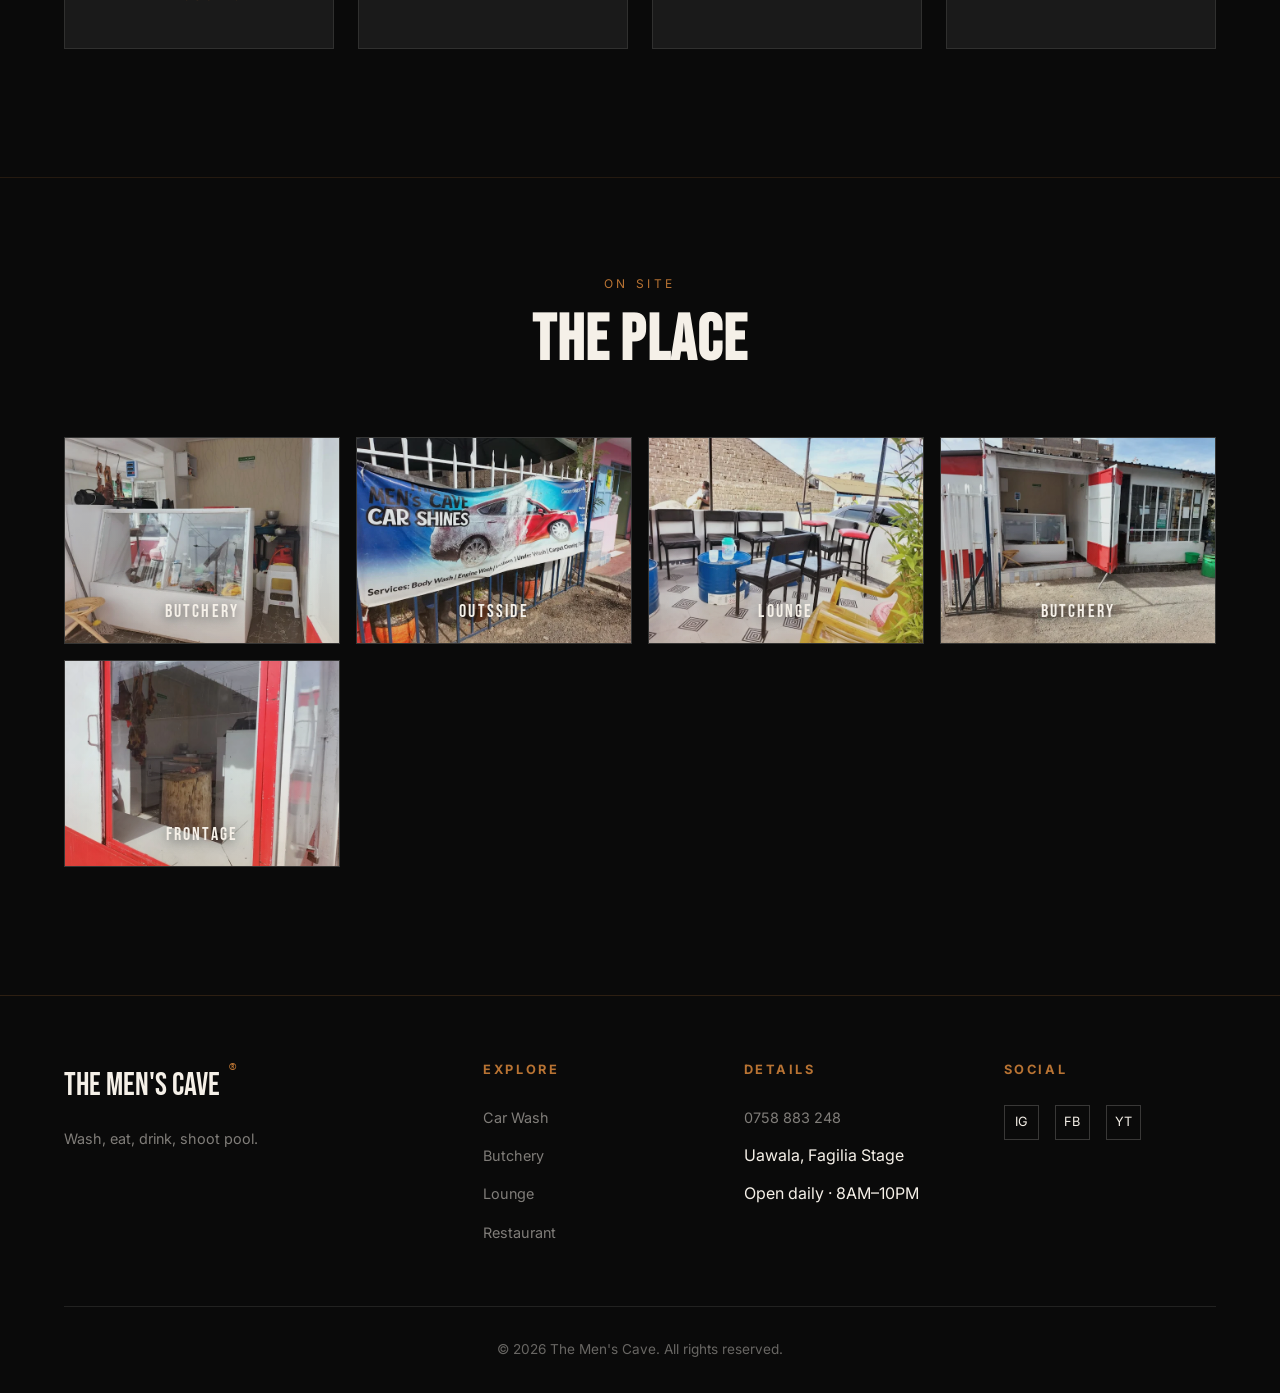
==== commit eb0d63a8: "Add files via upload" ====
--- a/index.html
+++ b/index.html
@@ -40,7 +40,7 @@
         <div class="floating-badge badge-3">Wash · Eat · Hang</div>
 
         <div class="hero-content">
-            <p class="hero-subtitle">Your Car Gets Treated Right. And So do You</p>
+            <p class="hero-subtitle">Car clean · Stomach full · No fake luxury talk</p>
             <h1 class="fixed-title" id="hero-title">
                 <span class="line-one">The Men's</span>
                 <span class="line-two">Cave</span>
@@ -101,27 +101,54 @@
                 <span class="section-tag">On site</span>
                 <h2 class="section-title" id="gallery-heading">The place <span class="sr-only">— placeholder visuals</span></h2>
             </div>
-            <p>photos</p>
         </div>
         <ul class="gallery-grid">
             <li class="gallery-item gallery-item--wash reveal">
-                <span class="gallery-placeholder">Wash floor</span>
+                <button class="gallery-button" type="button" data-gallery-src="1.webp" data-gallery-title="Wash floor" aria-label="Open photo: Wash floor">
+                    <img class="gallery-thumb" src="1.webp" alt="Wash floor" loading="lazy" decoding="async">
+                    <span class="gallery-placeholder" aria-hidden="true">Butchery</span>
+                </button>
             </li>
             <li class="gallery-item gallery-item--meat reveal">
-                <span class="gallery-placeholder">Grill side</span>
+                <button class="gallery-button" type="button" data-gallery-src="2.webp" data-gallery-title="Grill side" aria-label="Open photo: Grill side">
+                    <img class="gallery-thumb" src="2.webp" alt="Grill side" loading="lazy" decoding="async">
+                    <span class="gallery-placeholder" aria-hidden="true">Outsside</span>
+                </button>
             </li>
             <li class="gallery-item gallery-item--lounge reveal">
-                <span class="gallery-placeholder">Lounge</span>
+                <button class="gallery-button" type="button" data-gallery-src="3.webp" data-gallery-title="Lounge" aria-label="Open photo: Lounge">
+                    <img class="gallery-thumb" src="3.webp" alt="Lounge" loading="lazy" decoding="async">
+                    <span class="gallery-placeholder" aria-hidden="true">Lounge</span>
+                </button>
             </li>
             <li class="gallery-item gallery-item--bar reveal">
-                <span class="gallery-placeholder">Bar</span>
+                <button class="gallery-button" type="button" data-gallery-src="4.webp" data-gallery-title="Bar" aria-label="Open photo: Bar">
+                    <img class="gallery-thumb" src="4.webp" alt="Bar" loading="lazy" decoding="async">
+                    <span class="gallery-placeholder" aria-hidden="true">Butchery</span>
+                </button>
             </li>
             <li class="gallery-item gallery-item--exterior reveal">
-                <span class="gallery-placeholder">Frontage</span>
+                <button class="gallery-button" type="button" data-gallery-src="5.webp" data-gallery-title="Frontage" aria-label="Open photo: Frontage">
+                    <img class="gallery-thumb" src="5.webp" alt="Frontage" loading="lazy" decoding="async">
+                    <span class="gallery-placeholder" aria-hidden="true">Frontage</span>
+                </button>
             </li>
         </ul>
     </section>
     </main>
+
+    <div class="lightbox" id="lightbox" aria-hidden="true">
+        <div class="lightbox-backdrop" data-lightbox-close></div>
+        <div class="lightbox-dialog" role="dialog" aria-modal="true" aria-label="Gallery viewer">
+            <button class="lightbox-close" type="button" data-lightbox-close aria-label="Close gallery">×</button>
+            <button class="lightbox-nav lightbox-prev" type="button" data-lightbox-prev aria-label="Previous photo">‹</button>
+            <figure class="lightbox-figure">
+                <img class="lightbox-image" id="lightbox-image" alt="" decoding="async">
+                <figcaption class="lightbox-caption" id="lightbox-caption"></figcaption>
+            </figure>
+            <button class="lightbox-nav lightbox-next" type="button" data-lightbox-next aria-label="Next photo">›</button>
+        </div>
+    </div>
 
     <footer id="contact">
         <div class="footer-content">
--- a/styles.css
+++ b/styles.css
@@ -239,6 +239,35 @@
     background: var(--graphite);
 }
 
+.gallery-button {
+    position: absolute;
+    inset: 0;
+    width: 100%;
+    height: 100%;
+    padding: 0;
+    border: 0;
+    background: transparent;
+    color: inherit;
+    cursor: pointer;
+}
+
+.gallery-thumb {
+    position: absolute;
+    inset: 0;
+    width: 100%;
+    height: 100%;
+    object-fit: cover;
+    opacity: 0.9;
+    filter: saturate(1.02);
+    transform: scale(1.02);
+    transition: transform 0.35s ease, opacity 0.35s ease;
+}
+
+.gallery-button:hover .gallery-thumb {
+    transform: scale(1.06);
+    opacity: 1;
+}
+
 .gallery-item::before {
     content: '';
     position: absolute;
@@ -252,7 +281,12 @@
     content: '';
     position: absolute;
     inset: 0;
-    background: linear-gradient(180deg, transparent 40%, rgba(10, 10, 10, 0.85) 100%);
+    background: linear-gradient(
+        0deg,
+        rgba(184, 115, 51, 0.18) 0%,
+        rgba(184, 115, 51, 0.10) 18%,
+        rgba(184, 115, 51, 0.00) 55%
+    );
     pointer-events: none;
 }
 
@@ -269,6 +303,100 @@
     text-transform: uppercase;
     color: var(--cream);
     text-shadow: 0 2px 12px rgba(0, 0, 0, 0.6);
+}
+
+/* Lightbox (manual carousel) */
+.lightbox {
+    display: none;
+    position: fixed;
+    inset: 0;
+    z-index: 10050;
+}
+
+.lightbox.is-open {
+    display: block;
+}
+
+.lightbox-backdrop {
+    position: absolute;
+    inset: 0;
+    background: rgba(0, 0, 0, 0.78);
+}
+
+.lightbox-dialog {
+    position: relative;
+    max-width: min(1100px, 92vw);
+    max-height: 88vh;
+    margin: 6vh auto;
+    background: rgba(10, 10, 10, 0.96);
+    border: 1px solid rgba(184, 115, 51, 0.28);
+    box-shadow: 0 25px 80px rgba(0, 0, 0, 0.55);
+    display: grid;
+    grid-template-columns: auto 1fr auto;
+    align-items: center;
+    gap: 0;
+}
+
+.lightbox-figure {
+    margin: 0;
+    padding: 1rem;
+}
+
+.lightbox-image {
+    display: block;
+    width: 100%;
+    height: auto;
+    max-height: 70vh;
+    object-fit: contain;
+    background: transparent;
+}
+
+.lightbox-caption {
+    padding: 0.85rem 0.25rem 0.25rem;
+    color: rgba(245, 240, 232, 0.75);
+    font-size: 0.95rem;
+    letter-spacing: 0.02em;
+}
+
+.lightbox-nav {
+    width: 56px;
+    height: 56px;
+    border: 0;
+    background: transparent;
+    color: var(--cream);
+    cursor: pointer;
+    font-size: 2.5rem;
+    line-height: 1;
+    opacity: 0.85;
+}
+
+.lightbox-nav:hover {
+    opacity: 1;
+    color: var(--copper-light);
+}
+
+.lightbox-close {
+    position: absolute;
+    top: 0.5rem;
+    right: 0.5rem;
+    width: 44px;
+    height: 44px;
+    border: 1px solid rgba(245, 240, 232, 0.25);
+    background: rgba(10, 10, 10, 0.6);
+    color: var(--cream);
+    cursor: pointer;
+    font-size: 1.6rem;
+    line-height: 1;
+    z-index: 1;
+}
+
+.lightbox-close:hover {
+    border-color: rgba(184, 115, 51, 0.5);
+}
+
+/* No overlay gradient in the popup */
+.lightbox .gallery-item::after {
+    display: none;
 }
 
 .gallery-item--wash::before {
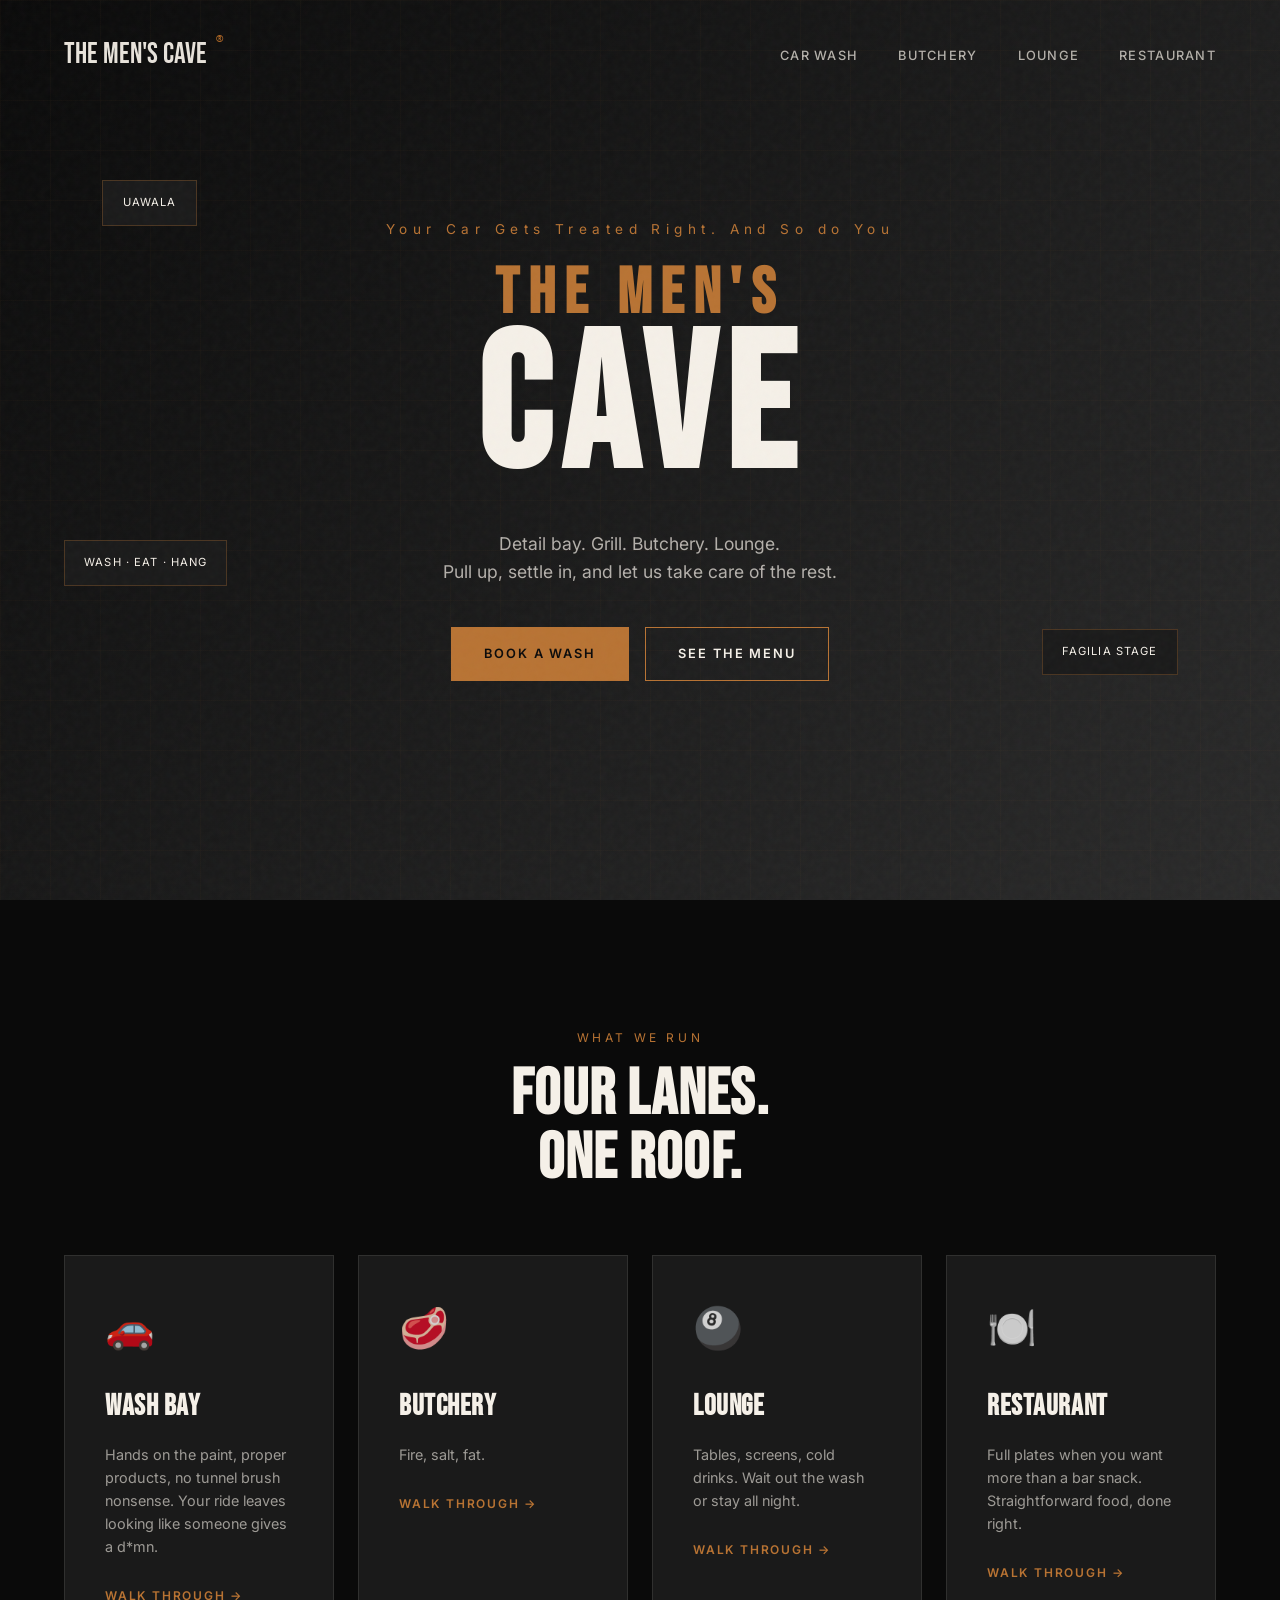
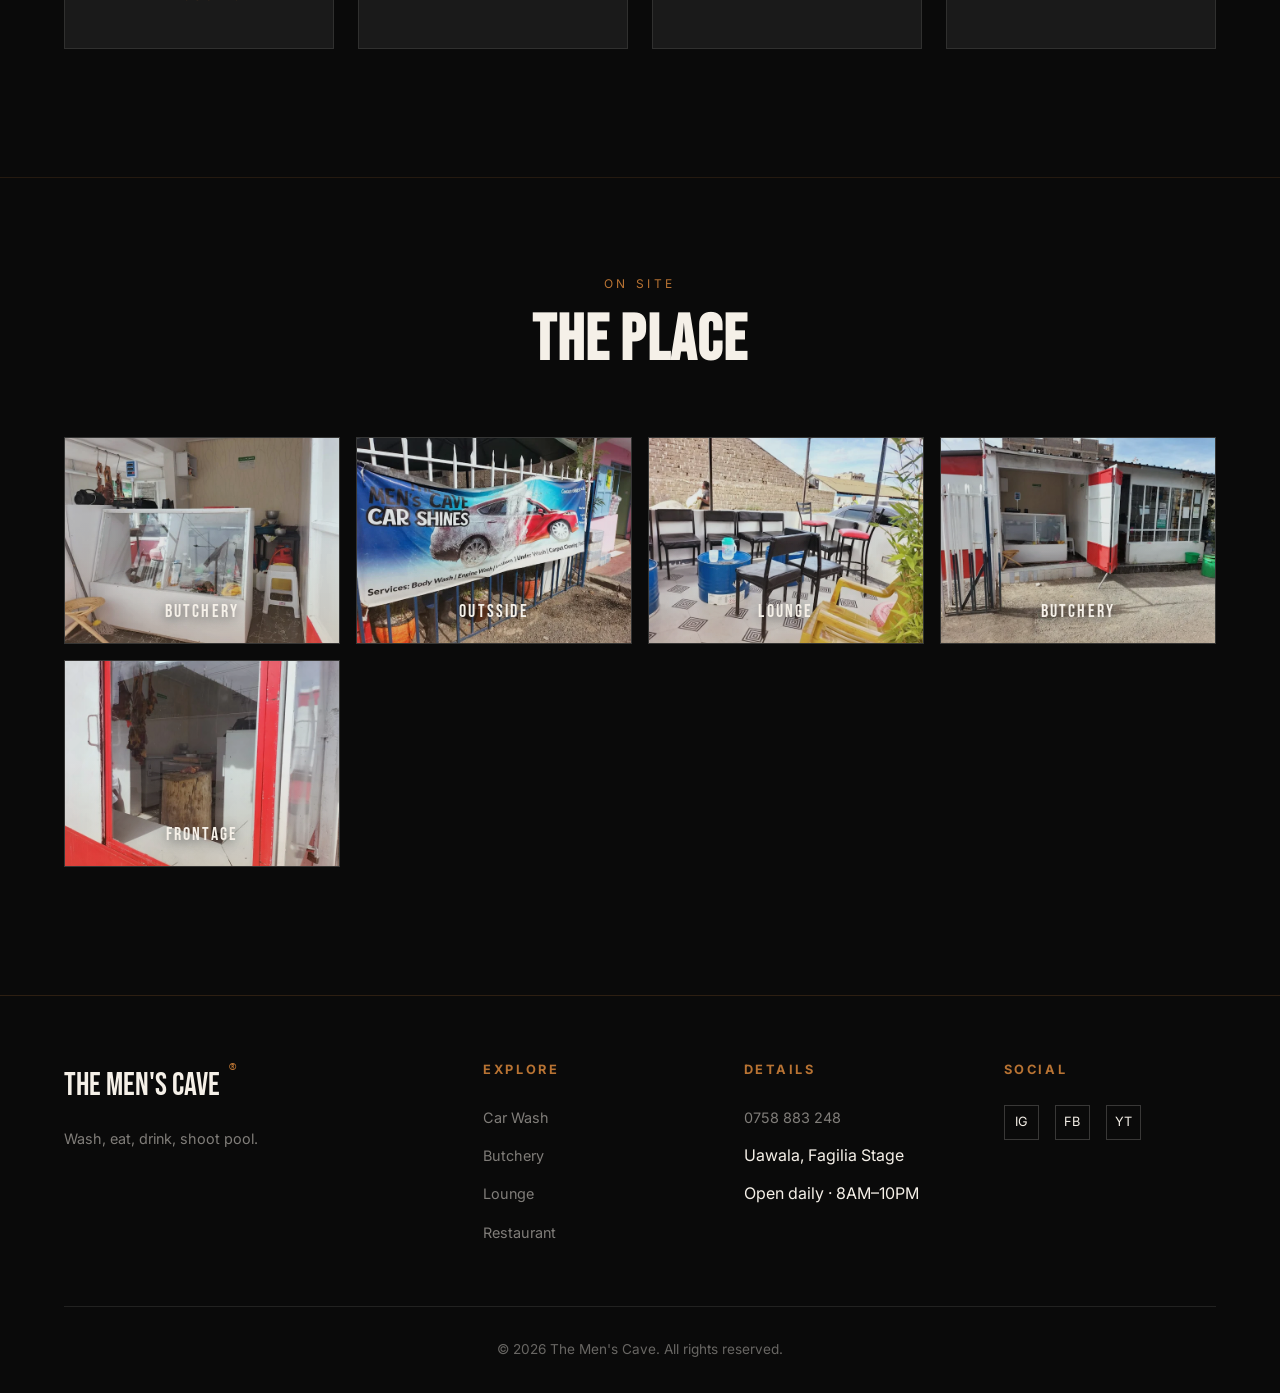
==== commit dbd466f8: "Update hero subtitle text in index.html" ====
--- a/index.html
+++ b/index.html
@@ -40,7 +40,7 @@
         <div class="floating-badge badge-3">Wash · Eat · Hang</div>
 
         <div class="hero-content">
-            <p class="hero-subtitle">Car clean · Stomach full · No fake luxury talk</p>
+            <p class="hero-subtitle">Your Car Gets Treated Right. And So do You</p>
             <h1 class="fixed-title" id="hero-title">
                 <span class="line-one">The Men's</span>
                 <span class="line-two">Cave</span>
